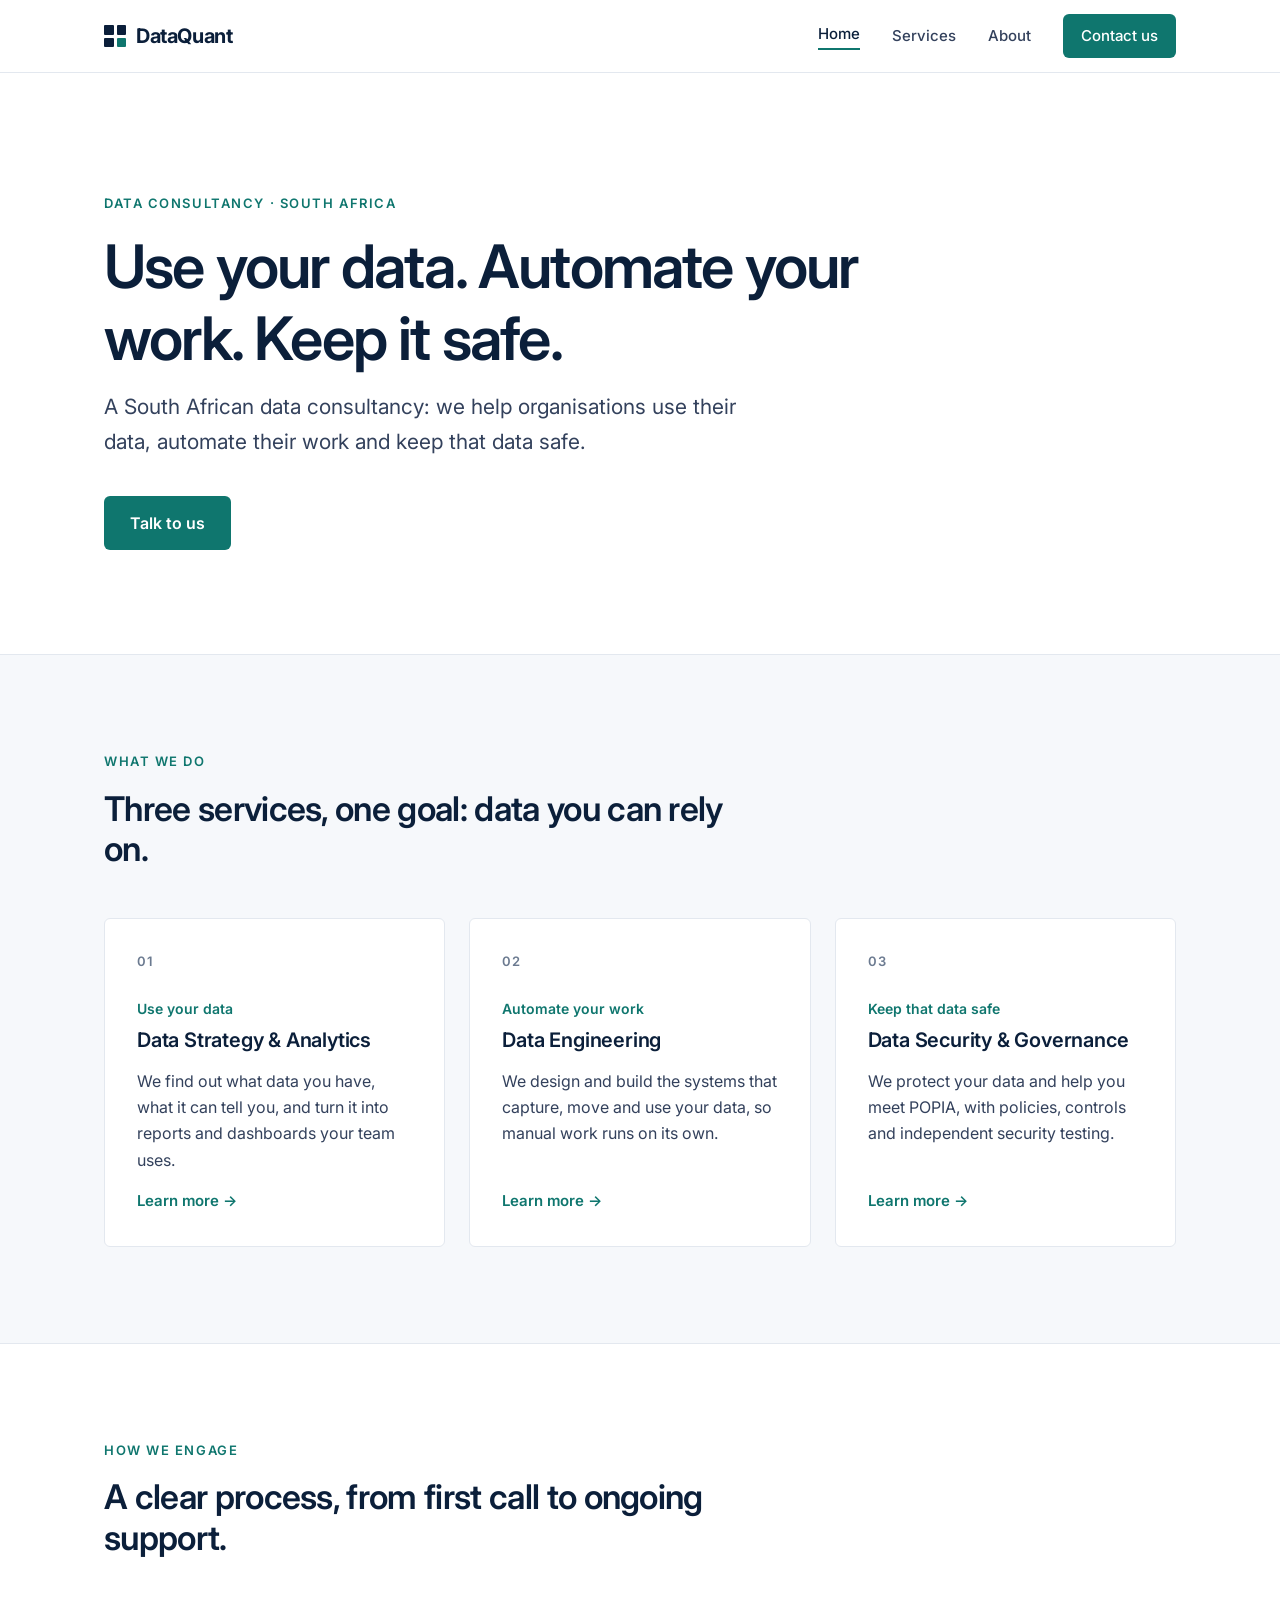
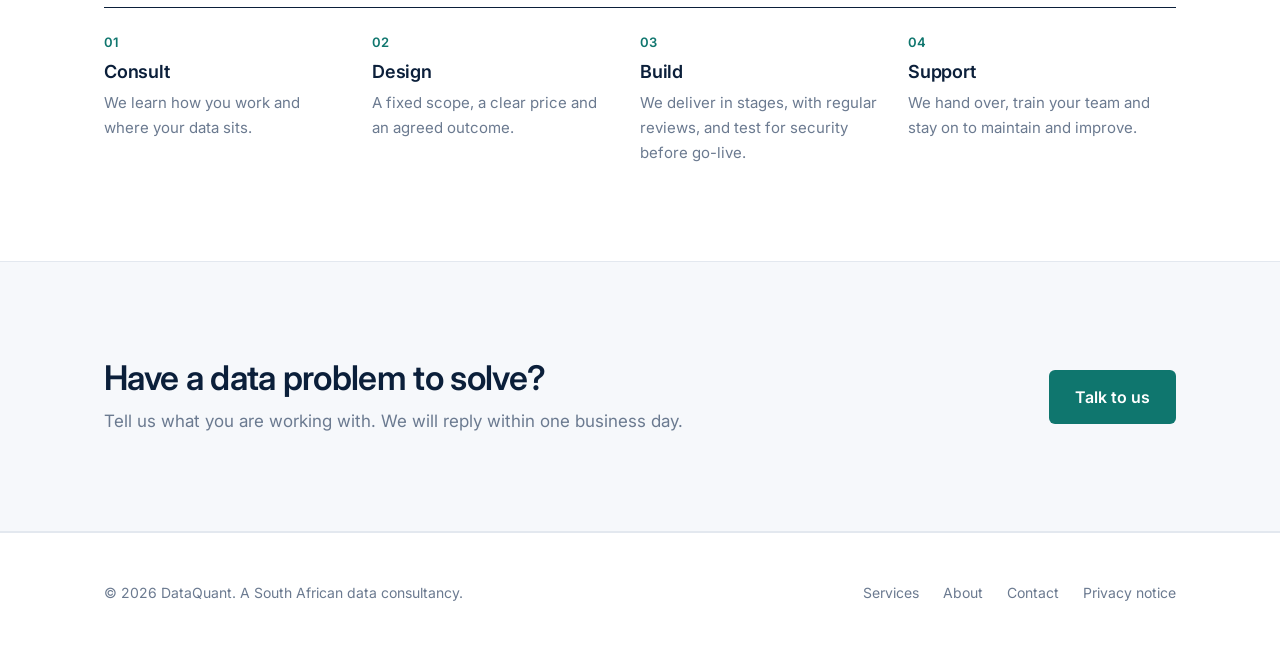
==== index.html @ 60f8b363 "Add minimal DataQuant consultancy website Four pages (Home, Services, About, Contact) plus a POPIA p" ====
<!doctype html>
<html lang="en-ZA">
<head>
  <meta charset="utf-8">
  <meta name="viewport" content="width=device-width, initial-scale=1">
  <title>DataQuant | Data consultancy, South Africa</title>
  <meta name="description" content="A South African data consultancy: we help organisations use their data, automate their work and keep that data safe.">
  <link rel="icon" href="assets/favicon.svg" type="image/svg+xml">
  <link rel="preconnect" href="https://fonts.googleapis.com">
  <link rel="preconnect" href="https://fonts.gstatic.com" crossorigin>
  <link href="https://fonts.googleapis.com/css2?family=Inter:wght@400;500;600;700&display=swap" rel="stylesheet">
  <link rel="stylesheet" href="assets/styles.css">
</head>
<body>
  <header class="site-header">
    <div class="container">
      <a class="logo" href="index.html" aria-label="DataQuant home">
        <span class="logo-mark" aria-hidden="true"><span></span><span></span><span></span><span></span></span>
        DataQuant
      </a>
      <button class="nav-toggle" aria-label="Open menu" aria-expanded="false" onclick="var n=document.querySelector('.nav');n.classList.toggle('open');this.setAttribute('aria-expanded',n.classList.contains('open'))">
        <svg width="24" height="24" viewBox="0 0 24 24" fill="none" stroke="currentColor" stroke-width="2"><path d="M3 6h18M3 12h18M3 18h18"/></svg>
      </button>
      <nav class="nav" aria-label="Main">
        <a href="index.html" aria-current="page">Home</a>
        <a href="services.html">Services</a>
        <a href="about.html">About</a>
        <a class="btn btn-small" href="contact.html">Contact us</a>
      </nav>
    </div>
  </header>

  <main>
    <section class="hero">
      <div class="container">
        <span class="eyebrow">Data consultancy &middot; South Africa</span>
        <h1>Use your data. Automate your work. Keep it safe.</h1>
        <p class="lead">A South African data consultancy: we help organisations use their data, automate their work and keep that data safe.</p>
        <a class="btn" href="contact.html">Talk to us</a>
      </div>
    </section>

    <section class="section-soft">
      <div class="container">
        <div class="section-head">
          <span class="eyebrow">What we do</span>
          <h2>Three services, one goal: data you can rely on.</h2>
        </div>
        <div class="grid-3">
          <article class="card">
            <div class="num">01</div>
            <div class="promise">Use your data</div>
            <h3>Data Strategy &amp; Analytics</h3>
            <p>We find out what data you have, what it can tell you, and turn it into reports and dashboards your team uses.</p>
            <a class="link-arrow" href="services.html#strategy">Learn more</a>
          </article>
          <article class="card">
            <div class="num">02</div>
            <div class="promise">Automate your work</div>
            <h3>Data Engineering</h3>
            <p>We design and build the systems that capture, move and use your data, so manual work runs on its own.</p>
            <a class="link-arrow" href="services.html#engineering">Learn more</a>
          </article>
          <article class="card">
            <div class="num">03</div>
            <div class="promise">Keep that data safe</div>
            <h3>Data Security &amp; Governance</h3>
            <p>We protect your data and help you meet POPIA, with policies, controls and independent security testing.</p>
            <a class="link-arrow" href="services.html#security">Learn more</a>
          </article>
        </div>
      </div>
    </section>

    <section>
      <div class="container">
        <div class="section-head">
          <span class="eyebrow">How we engage</span>
          <h2>A clear process, from first call to ongoing support.</h2>
        </div>
        <div class="steps">
          <div class="step"><span class="num">01</span><h3>Consult</h3><p>We learn how you work and where your data sits.</p></div>
          <div class="step"><span class="num">02</span><h3>Design</h3><p>A fixed scope, a clear price and an agreed outcome.</p></div>
          <div class="step"><span class="num">03</span><h3>Build</h3><p>We deliver in stages, with regular reviews, and test for security before go-live.</p></div>
          <div class="step"><span class="num">04</span><h3>Support</h3><p>We hand over, train your team and stay on to maintain and improve.</p></div>
        </div>
      </div>
    </section>

    <section class="section-soft cta">
      <div class="container">
        <div>
          <h2>Have a data problem to solve?</h2>
          <p>Tell us what you are working with. We will reply within one business day.</p>
        </div>
        <a class="btn" href="contact.html">Talk to us</a>
      </div>
    </section>
  </main>

  <footer class="site-footer">
    <div class="container">
      <div>&copy; 2026 DataQuant. A South African data consultancy.</div>
      <div class="footer-links">
        <a href="services.html">Services</a>
        <a href="about.html">About</a>
        <a href="contact.html">Contact</a>
        <a href="privacy.html">Privacy notice</a>
      </div>
    </div>
  </footer>
</body>
</html>
---- assets/styles.css ----
/* DataQuant — minimal corporate styles */
:root {
  --ink: #0b1f3a;        /* navy: headings, logo */
  --text: #33415c;       /* body text */
  --muted: #6b7a90;      /* secondary text */
  --line: #e3e8ef;       /* hairlines */
  --bg: #ffffff;
  --bg-soft: #f6f8fb;
  --accent: #0f766e;     /* teal: buttons, links */
  --accent-dark: #0b5c56;
  --max: 1120px;
  --radius: 6px;
  --font: "Inter", system-ui, -apple-system, "Segoe UI", Roboto, sans-serif;
}

* { box-sizing: border-box; }
html { -webkit-text-size-adjust: 100%; }
body {
  margin: 0;
  font-family: var(--font);
  font-size: 17px;
  line-height: 1.65;
  color: var(--text);
  background: var(--bg);
}
img { max-width: 100%; display: block; }
a { color: var(--accent); text-decoration: none; }
a:hover { text-decoration: underline; }

h1, h2, h3 { color: var(--ink); line-height: 1.2; margin: 0 0 16px; font-weight: 600; letter-spacing: -0.02em; }
h1 { font-size: clamp(36px, 5.2vw, 60px); letter-spacing: -0.03em; }
h2 { font-size: clamp(26px, 3vw, 34px); }
h3 { font-size: 20px; letter-spacing: -0.01em; }
p { margin: 0 0 16px; }

.container { max-width: var(--max); margin: 0 auto; padding: 0 24px; }
.eyebrow {
  font-size: 13px; font-weight: 600; letter-spacing: 0.12em; text-transform: uppercase;
  color: var(--accent); margin-bottom: 16px; display: block;
}
.lead { font-size: clamp(18px, 2vw, 21px); color: var(--text); max-width: 640px; }
.muted { color: var(--muted); }

/* Header */
.site-header { border-bottom: 1px solid var(--line); background: var(--bg); position: sticky; top: 0; z-index: 10; }
.site-header .container { display: flex; align-items: center; justify-content: space-between; height: 72px; }
.logo { display: inline-flex; align-items: center; gap: 10px; color: var(--ink); font-weight: 700; font-size: 20px; letter-spacing: -0.02em; }
.logo:hover { text-decoration: none; }
.logo-mark { width: 22px; height: 22px; display: grid; grid-template-columns: 1fr 1fr; gap: 3px; }
.logo-mark span { background: var(--ink); border-radius: 1px; }
.logo-mark span:last-child { background: var(--accent); }
.nav { display: flex; align-items: center; gap: 32px; }
.nav a { color: var(--text); font-size: 15px; font-weight: 500; }
.nav a:hover, .nav a[aria-current="page"] { color: var(--ink); text-decoration: none; }
.nav a[aria-current="page"] { box-shadow: inset 0 -2px 0 var(--accent); padding-bottom: 4px; }
.nav-toggle { display: none; background: none; border: 0; padding: 8px; cursor: pointer; color: var(--ink); }

/* Buttons */
.btn {
  display: inline-block; background: var(--accent); color: #fff; font-weight: 600; font-size: 16px;
  padding: 14px 26px; border-radius: var(--radius); border: 0; cursor: pointer; font-family: inherit;
}
.btn:hover { background: var(--accent-dark); text-decoration: none; }
.btn-small { padding: 10px 18px; font-size: 15px; }
.nav .btn { color: #fff; }
.link-arrow { font-weight: 600; }
.link-arrow::after { content: " →"; }

/* Sections */
section { padding: 96px 0; }
.section-soft { background: var(--bg-soft); border-top: 1px solid var(--line); border-bottom: 1px solid var(--line); }
.hero { padding: 120px 0 104px; }
.hero h1 { max-width: 820px; }
.hero .lead { margin-bottom: 36px; }
.page-head { padding: 88px 0 56px; border-bottom: 1px solid var(--line); }
.page-head h1 { font-size: clamp(34px, 4.4vw, 50px); }
.section-head { max-width: 640px; margin-bottom: 48px; }

/* Service cards */
.grid-3 { display: grid; grid-template-columns: repeat(3, 1fr); gap: 24px; }
.card { background: var(--bg); border: 1px solid var(--line); border-radius: var(--radius); padding: 32px; display: flex; flex-direction: column; }
.card .num { font-size: 13px; font-weight: 600; color: var(--muted); letter-spacing: 0.08em; margin-bottom: 24px; }
.card .promise { color: var(--accent); font-size: 14px; font-weight: 600; margin-bottom: 8px; }
.card p { color: var(--text); font-size: 16px; }
.card .link-arrow { margin-top: auto; font-size: 15px; }

/* Engagement steps */
.steps { display: grid; grid-template-columns: repeat(4, 1fr); gap: 0; border-top: 1px solid var(--ink); }
.step { padding: 24px 24px 0 0; }
.step .num { font-size: 13px; font-weight: 600; color: var(--accent); margin-bottom: 8px; display: block; }
.step h3 { font-size: 18px; margin-bottom: 8px; }
.step p { font-size: 15px; color: var(--muted); margin: 0; }

/* Service detail */
.service { display: grid; grid-template-columns: 1fr 1.4fr; gap: 64px; padding: 72px 0; border-bottom: 1px solid var(--line); }
.service:last-of-type { border-bottom: 0; }
.service .promise { color: var(--accent); font-weight: 600; font-size: 15px; margin-bottom: 8px; }
.service ul { list-style: none; padding: 0; margin: 0 0 24px; }
.service li { padding: 14px 0; border-bottom: 1px solid var(--line); }
.service li:first-child { border-top: 1px solid var(--line); }
.service li strong { color: var(--ink); font-weight: 600; display: block; }
.service li span { color: var(--muted); font-size: 15px; }
.example { background: var(--bg-soft); border-left: 3px solid var(--accent); padding: 18px 22px; font-size: 15px; border-radius: 0 var(--radius) var(--radius) 0; }
.example strong { color: var(--ink); }

/* About */
.two-col { display: grid; grid-template-columns: 1fr 1fr; gap: 64px; }
.principles { list-style: none; padding: 0; margin: 0; }
.principles li { padding: 20px 0; border-bottom: 1px solid var(--line); }
.principles li:first-child { border-top: 1px solid var(--line); }
.principles strong { color: var(--ink); display: block; margin-bottom: 4px; }

/* CTA band */
.cta { text-align: left; }
.cta .container { display: flex; align-items: center; justify-content: space-between; gap: 32px; flex-wrap: wrap; }
.cta h2 { margin: 0 0 8px; }
.cta p { margin: 0; color: var(--muted); }

/* Contact */
.contact-grid { display: grid; grid-template-columns: 1.3fr 1fr; gap: 64px; }
form { display: grid; gap: 20px; }
label { display: block; font-size: 14px; font-weight: 600; color: var(--ink); margin-bottom: 6px; }
input, select, textarea {
  width: 100%; font: inherit; font-size: 16px; color: var(--ink); background: #fff;
  border: 1px solid #cfd7e3; border-radius: var(--radius); padding: 12px 14px;
}
input:focus, select:focus, textarea:focus { outline: 2px solid var(--accent); outline-offset: 1px; border-color: var(--accent); }
textarea { min-height: 150px; resize: vertical; }
.row-2 { display: grid; grid-template-columns: 1fr 1fr; gap: 20px; }
.consent { display: flex; gap: 10px; align-items: flex-start; font-size: 14px; color: var(--muted); font-weight: 400; }
.consent input { width: auto; margin-top: 4px; }
.details { list-style: none; padding: 0; margin: 0; }
.details li { padding: 18px 0; border-bottom: 1px solid var(--line); }
.details li:first-child { border-top: 1px solid var(--line); }
.details .k { display: block; font-size: 13px; font-weight: 600; color: var(--muted); text-transform: uppercase; letter-spacing: 0.08em; margin-bottom: 4px; }
.details .v { color: var(--ink); font-weight: 500; }
.form-note { font-size: 14px; color: var(--muted); }
.form-status { font-size: 15px; color: var(--accent); min-height: 1em; }

/* Prose (privacy) */
.prose { max-width: 720px; }
.prose h2 { font-size: 22px; margin-top: 40px; }

/* Footer */
.site-footer { border-top: 1px solid var(--line); padding: 48px 0; font-size: 14px; color: var(--muted); }
.site-footer .container { display: flex; justify-content: space-between; gap: 24px; flex-wrap: wrap; align-items: center; }
.footer-links { display: flex; gap: 24px; flex-wrap: wrap; }
.footer-links a { color: var(--muted); }

/* Responsive */
@media (max-width: 900px) {
  .grid-3, .service, .two-col, .contact-grid { grid-template-columns: 1fr; gap: 32px; }
  .steps { grid-template-columns: 1fr 1fr; row-gap: 32px; }
  section { padding: 72px 0; }
  .hero { padding: 80px 0 72px; }
  .service { padding: 56px 0; }
}
@media (max-width: 720px) {
  .container { padding: 0 16px; }
  .nav-toggle { display: block; }
  .nav { display: none; position: absolute; top: 72px; left: 0; right: 0; background: #fff; flex-direction: column; align-items: flex-start; gap: 0; padding: 8px 16px 20px; border-bottom: 1px solid var(--line); }
  .nav.open { display: flex; }
  .nav a { padding: 12px 0; width: 100%; }
  .nav a[aria-current="page"] { box-shadow: none; color: var(--accent); }
  .nav .btn { margin-top: 8px; width: auto; text-align: center; }
  .steps { grid-template-columns: 1fr; }
  .row-2 { grid-template-columns: 1fr; }
  .card { padding: 24px; }
}
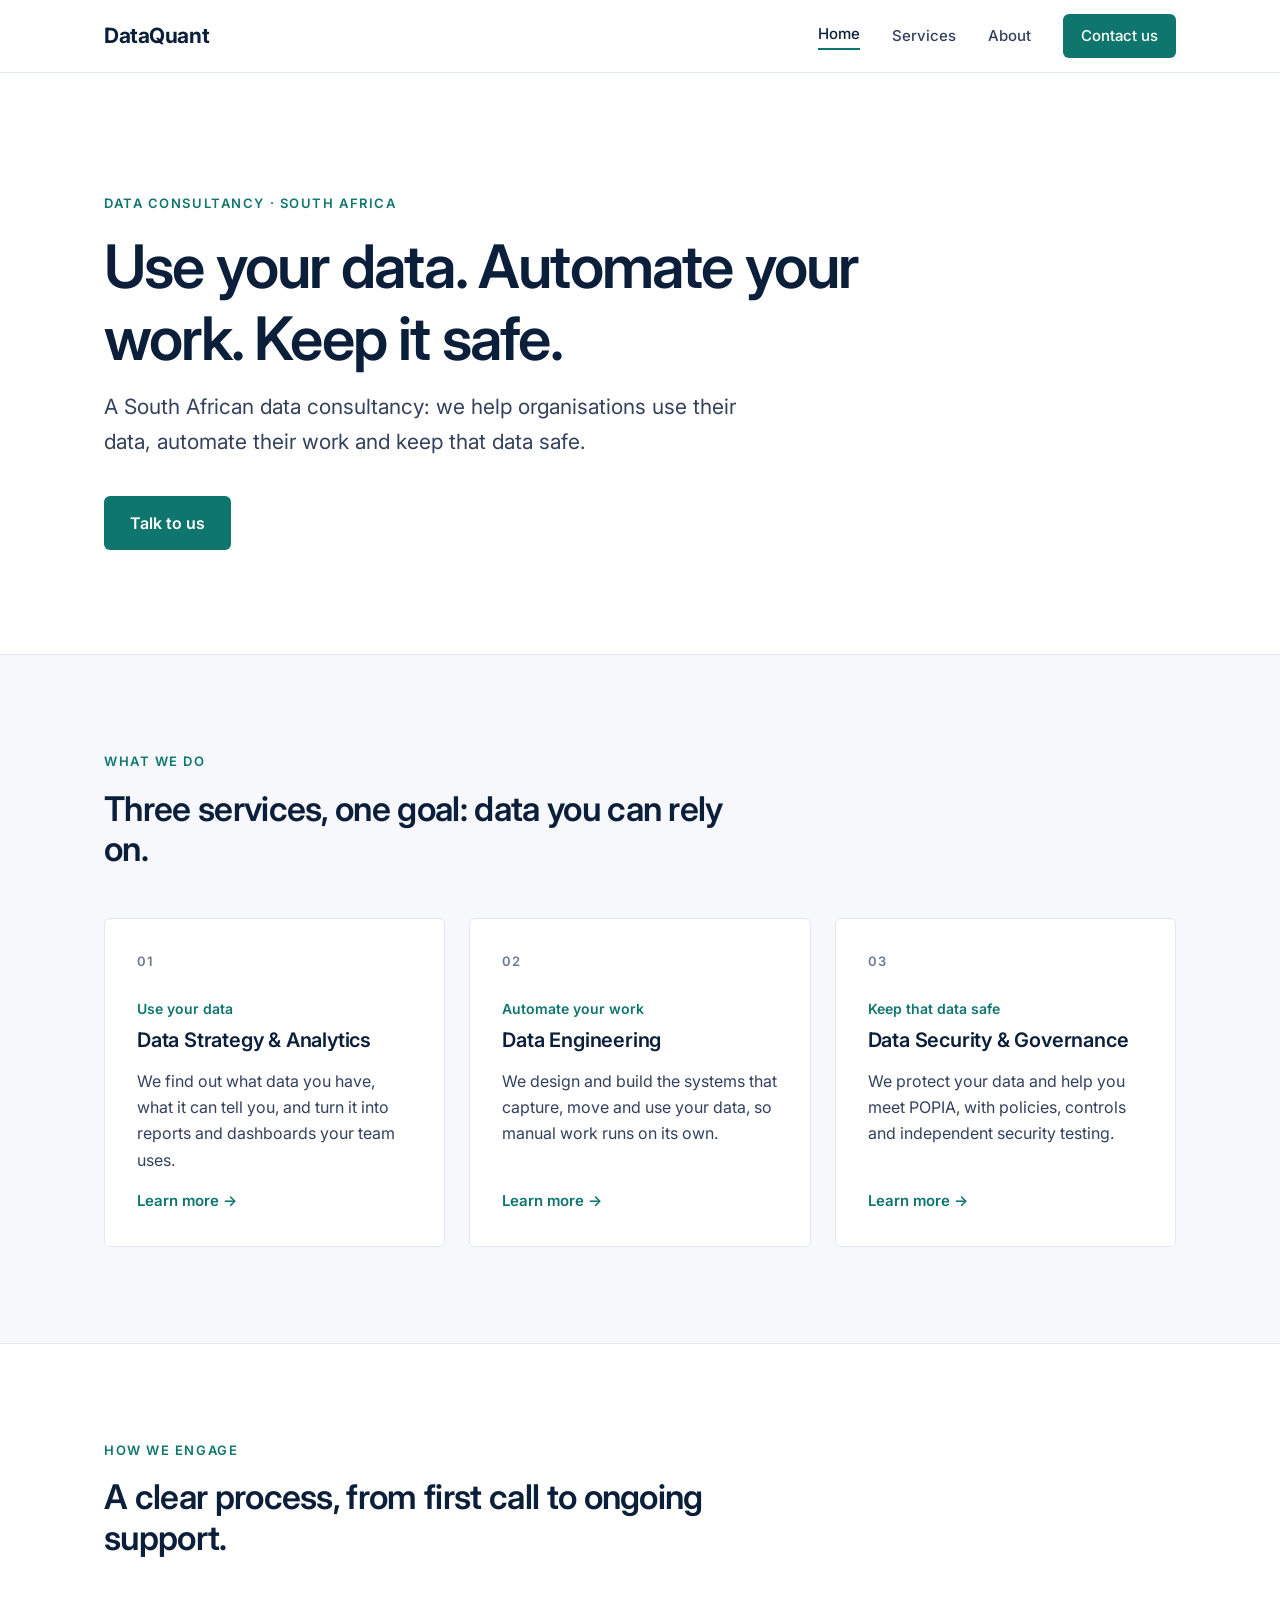
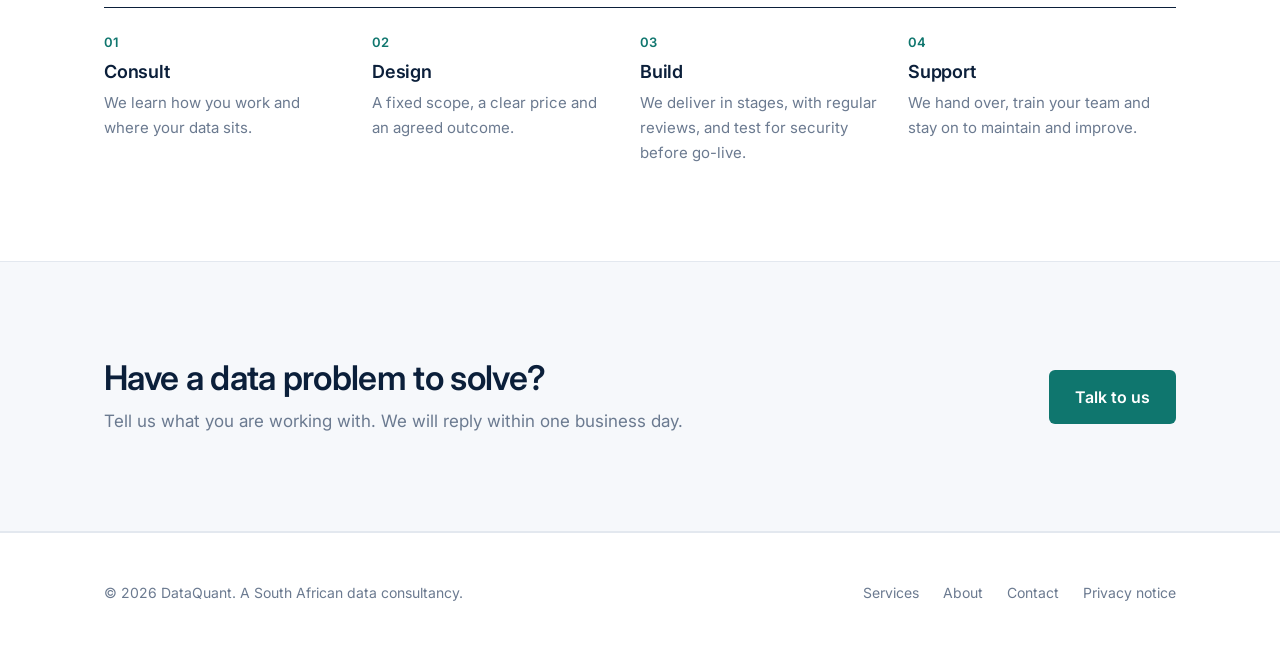
==== commit e9168a1e: "Remove logo mark; header shows the name in text Co-Authored-By: Claude Opus 5.5 <noreply@anthropic.c" ====
--- a/index.html
+++ b/index.html
@@ -5,7 +5,6 @@
   <meta name="viewport" content="width=device-width, initial-scale=1">
   <title>DataQuant | Data consultancy, South Africa</title>
   <meta name="description" content="A South African data consultancy: we help organisations use their data, automate their work and keep that data safe.">
-  <link rel="icon" href="assets/favicon.svg" type="image/svg+xml">
   <link rel="preconnect" href="https://fonts.googleapis.com">
   <link rel="preconnect" href="https://fonts.gstatic.com" crossorigin>
   <link href="https://fonts.googleapis.com/css2?family=Inter:wght@400;500;600;700&display=swap" rel="stylesheet">
@@ -15,7 +14,6 @@
   <header class="site-header">
     <div class="container">
       <a class="logo" href="index.html" aria-label="DataQuant home">
-        <span class="logo-mark" aria-hidden="true"><span></span><span></span><span></span><span></span></span>
         DataQuant
       </a>
       <button class="nav-toggle" aria-label="Open menu" aria-expanded="false" onclick="var n=document.querySelector('.nav');n.classList.toggle('open');this.setAttribute('aria-expanded',n.classList.contains('open'))">
--- a/assets/styles.css
+++ b/assets/styles.css
@@ -44,11 +44,8 @@
 /* Header */
 .site-header { border-bottom: 1px solid var(--line); background: var(--bg); position: sticky; top: 0; z-index: 10; }
 .site-header .container { display: flex; align-items: center; justify-content: space-between; height: 72px; }
-.logo { display: inline-flex; align-items: center; gap: 10px; color: var(--ink); font-weight: 700; font-size: 20px; letter-spacing: -0.02em; }
+.logo { display: inline-flex; align-items: center; color: var(--ink); font-weight: 700; font-size: 21px; letter-spacing: -0.02em; }
 .logo:hover { text-decoration: none; }
-.logo-mark { width: 22px; height: 22px; display: grid; grid-template-columns: 1fr 1fr; gap: 3px; }
-.logo-mark span { background: var(--ink); border-radius: 1px; }
-.logo-mark span:last-child { background: var(--accent); }
 .nav { display: flex; align-items: center; gap: 32px; }
 .nav a { color: var(--text); font-size: 15px; font-weight: 500; }
 .nav a:hover, .nav a[aria-current="page"] { color: var(--ink); text-decoration: none; }
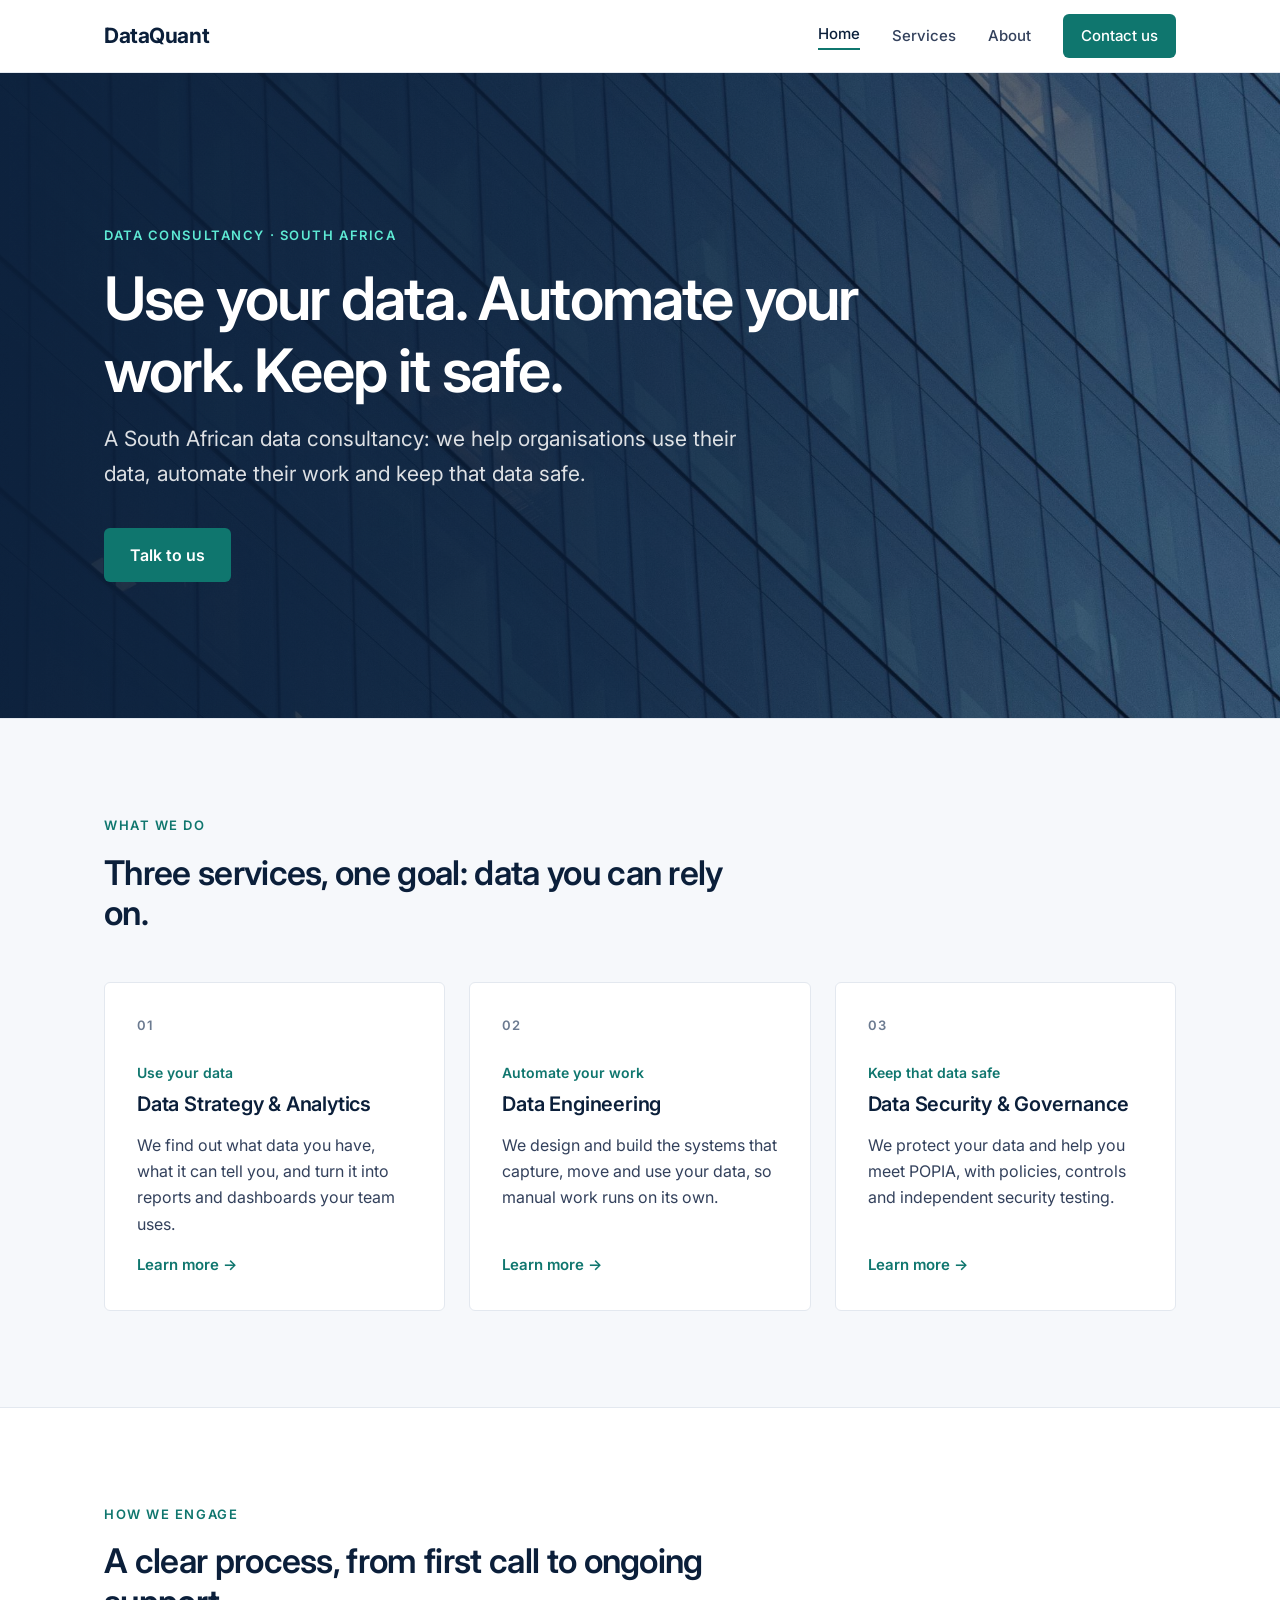
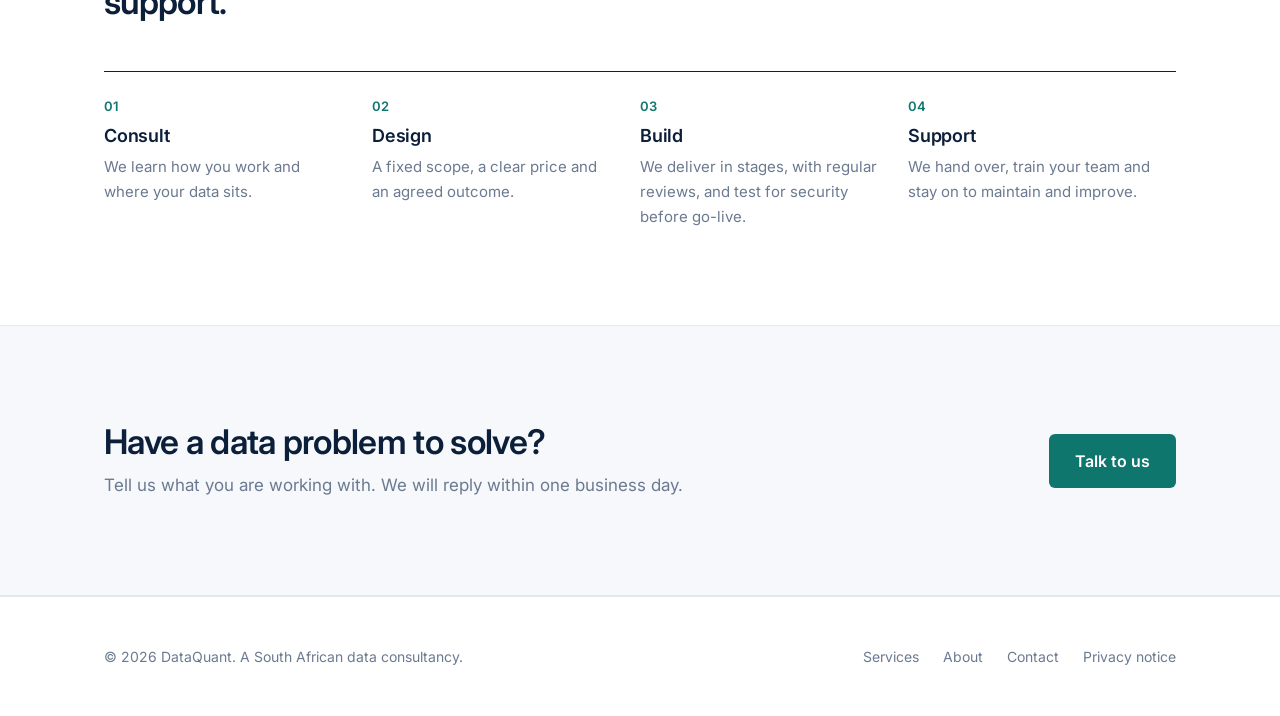
==== commit 3c220305: "Add office building photo behind the home hero Photo by Fabian Kleiser on Unsplash (Unsplash License" ====
--- a/index.html
+++ b/index.html
@@ -29,7 +29,7 @@
   </header>
 
   <main>
-    <section class="hero">
+    <section class="hero hero-photo">
       <div class="container">
         <span class="eyebrow">Data consultancy &middot; South Africa</span>
         <h1>Use your data. Automate your work. Keep it safe.</h1>
--- a/assets/styles.css
+++ b/assets/styles.css
@@ -164,3 +164,17 @@
   .row-2 { grid-template-columns: 1fr; }
   .card { padding: 24px; }
 }
+
+/* Hero with office building photo */
+.hero-photo {
+  position: relative; color: #fff;
+  background: linear-gradient(90deg, rgba(11,31,58,0.94) 0%, rgba(11,31,58,0.82) 45%, rgba(11,31,58,0.45) 100%),
+              url("hero.jpg") center / cover no-repeat, var(--ink);
+  padding: 152px 0 136px;
+}
+.hero-photo h1 { color: #fff; }
+.hero-photo .lead { color: rgba(255,255,255,0.86); }
+.hero-photo .eyebrow { color: #5eead4; }
+@media (max-width: 720px) {
+  .hero-photo { padding: 96px 0 88px; background: linear-gradient(rgba(11,31,58,0.86), rgba(11,31,58,0.86)), url("hero.jpg") center / cover no-repeat, var(--ink); }
+}
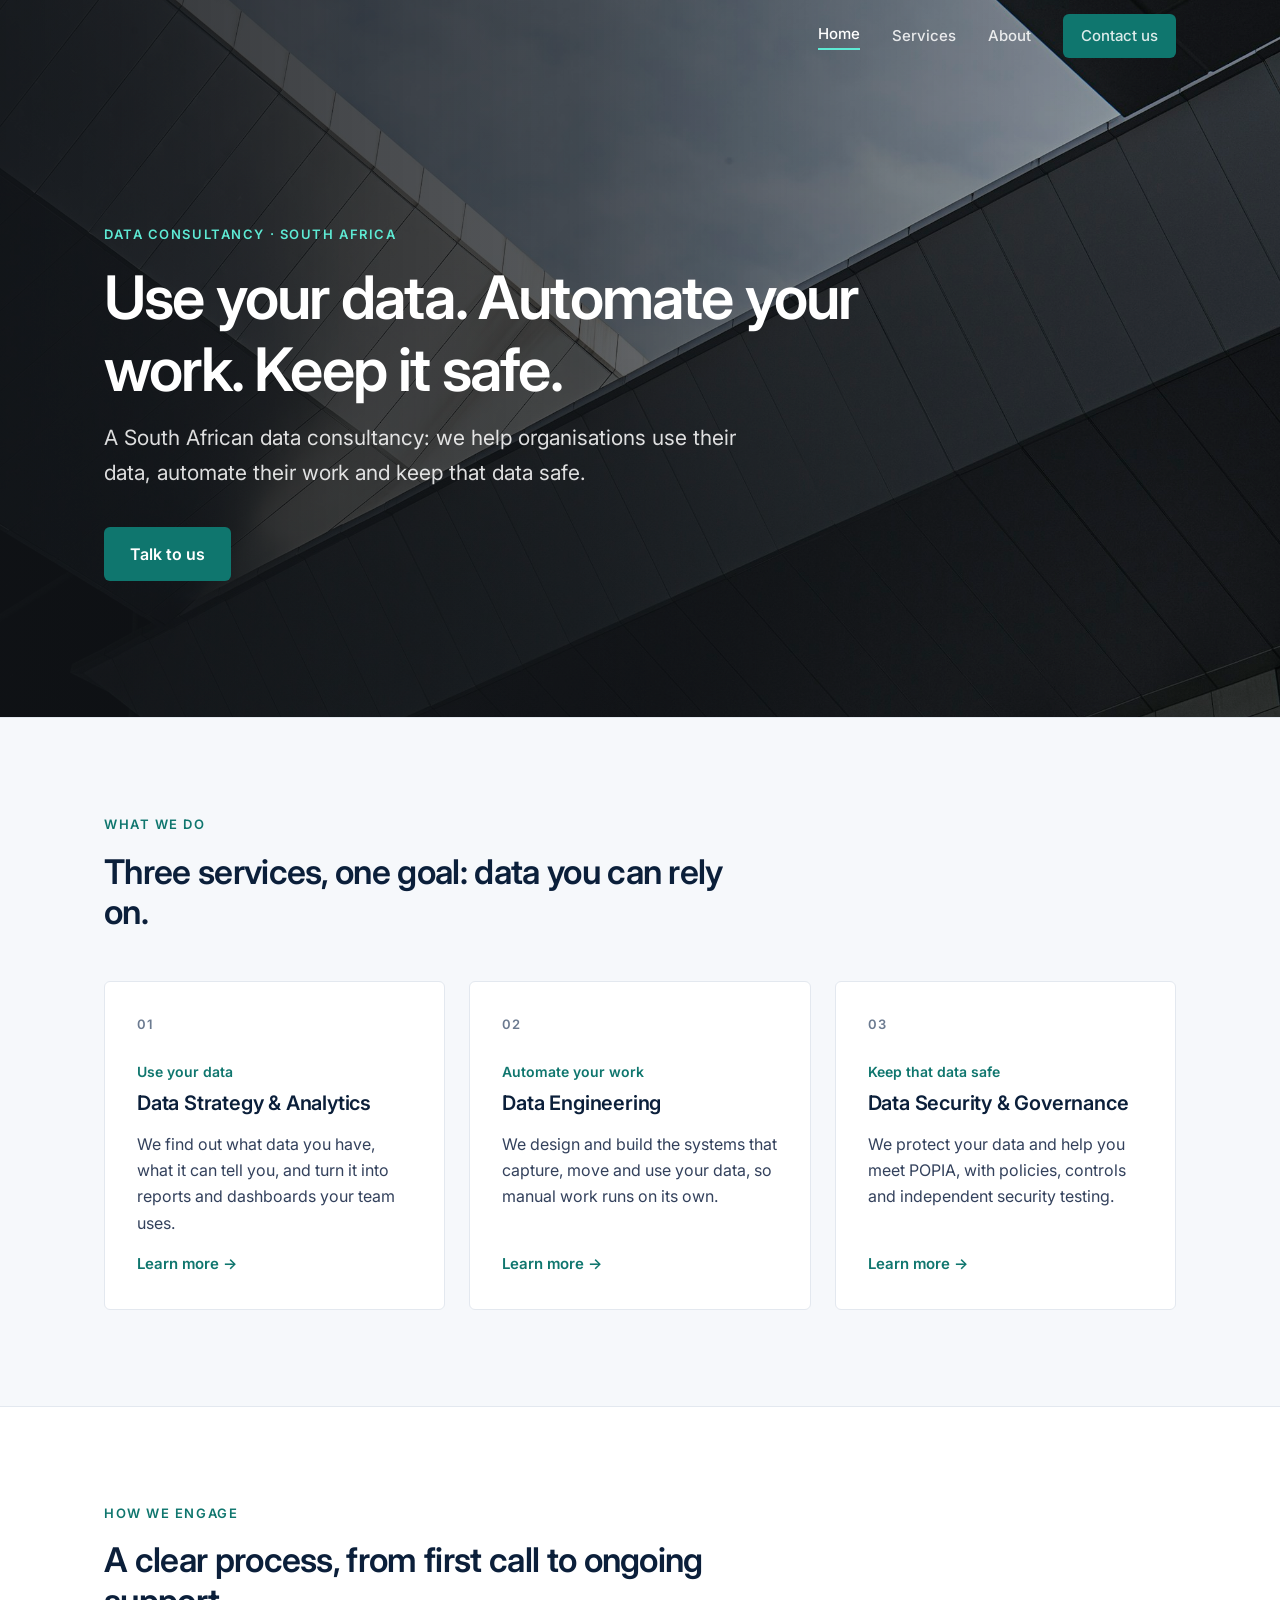
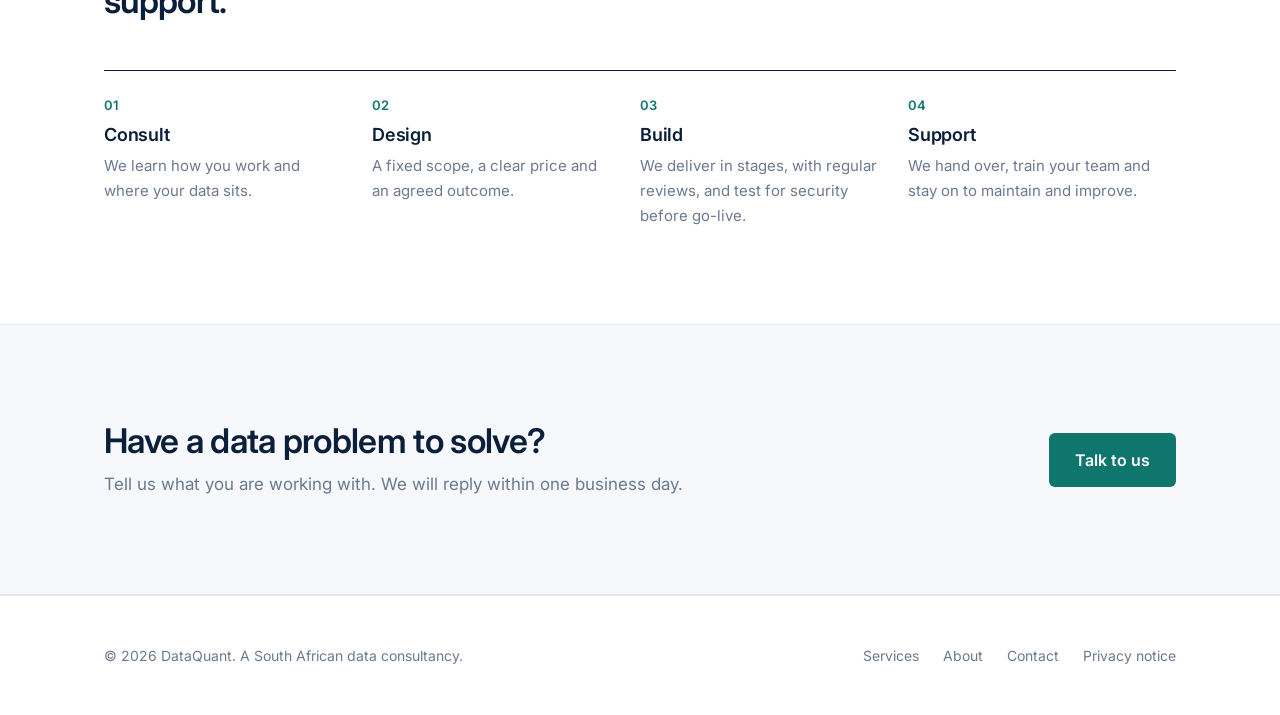
==== commit 8ef49538: "Make the nav bar transparent and remove the name from it Co-Authored-By: Claude Opus 5.5 <noreply@an" ====
--- a/index.html
+++ b/index.html
@@ -11,11 +11,8 @@
   <link rel="stylesheet" href="assets/styles.css">
 </head>
 <body>
-  <header class="site-header">
+  <header class="site-header site-header--overlay">
     <div class="container">
-      <a class="logo" href="index.html" aria-label="DataQuant home">
-        DataQuant
-      </a>
       <button class="nav-toggle" aria-label="Open menu" aria-expanded="false" onclick="var n=document.querySelector('.nav');n.classList.toggle('open');this.setAttribute('aria-expanded',n.classList.contains('open'))">
         <svg width="24" height="24" viewBox="0 0 24 24" fill="none" stroke="currentColor" stroke-width="2"><path d="M3 6h18M3 12h18M3 18h18"/></svg>
       </button>
--- a/assets/styles.css
+++ b/assets/styles.css
@@ -168,13 +168,30 @@
 /* Hero with office building photo */
 .hero-photo {
   position: relative; color: #fff;
-  background: linear-gradient(90deg, rgba(11,31,58,0.94) 0%, rgba(11,31,58,0.82) 45%, rgba(11,31,58,0.45) 100%),
-              url("hero.jpg") center / cover no-repeat, var(--ink);
+  background: linear-gradient(90deg, rgba(17,20,24,0.88) 0%, rgba(17,20,24,0.70) 45%, rgba(17,20,24,0.25) 100%),
+              url("hero.jpg") center / cover no-repeat, #1a1d21;
   padding: 152px 0 136px;
 }
 .hero-photo h1 { color: #fff; }
 .hero-photo .lead { color: rgba(255,255,255,0.86); }
 .hero-photo .eyebrow { color: #5eead4; }
 @media (max-width: 720px) {
-  .hero-photo { padding: 96px 0 88px; background: linear-gradient(rgba(11,31,58,0.86), rgba(11,31,58,0.86)), url("hero.jpg") center / cover no-repeat, var(--ink); }
+  .hero-photo { padding: 96px 0 88px; background: linear-gradient(rgba(17,20,24,0.78), rgba(17,20,24,0.78)), url("hero.jpg") center / cover no-repeat, #1a1d21; }
 }
+
+/* Clear (transparent) nav bar, no name */
+.site-header { background: transparent; border-bottom: 0; position: relative; }
+.site-header .container { justify-content: flex-end; }
+.site-header--overlay { position: absolute; top: 0; left: 0; right: 0; }
+.site-header--overlay .nav a { color: rgba(255,255,255,0.85); }
+.site-header--overlay .nav a:hover, .site-header--overlay .nav a[aria-current="page"] { color: #fff; }
+.site-header--overlay .nav a[aria-current="page"] { box-shadow: inset 0 -2px 0 #5eead4; }
+.site-header--overlay .nav-toggle { color: #fff; }
+.hero-photo { padding-top: 224px; }
+@media (max-width: 720px) {
+  .hero-photo { padding-top: 152px; }
+  .site-header--overlay .nav { background: #fff; border-radius: 0 0 8px 8px; }
+  .site-header--overlay .nav a { color: var(--text); }
+  .site-header--overlay .nav a[aria-current="page"] { color: var(--accent); box-shadow: none; }
+  .site-header--overlay .nav .btn { color: #fff; }
+}
